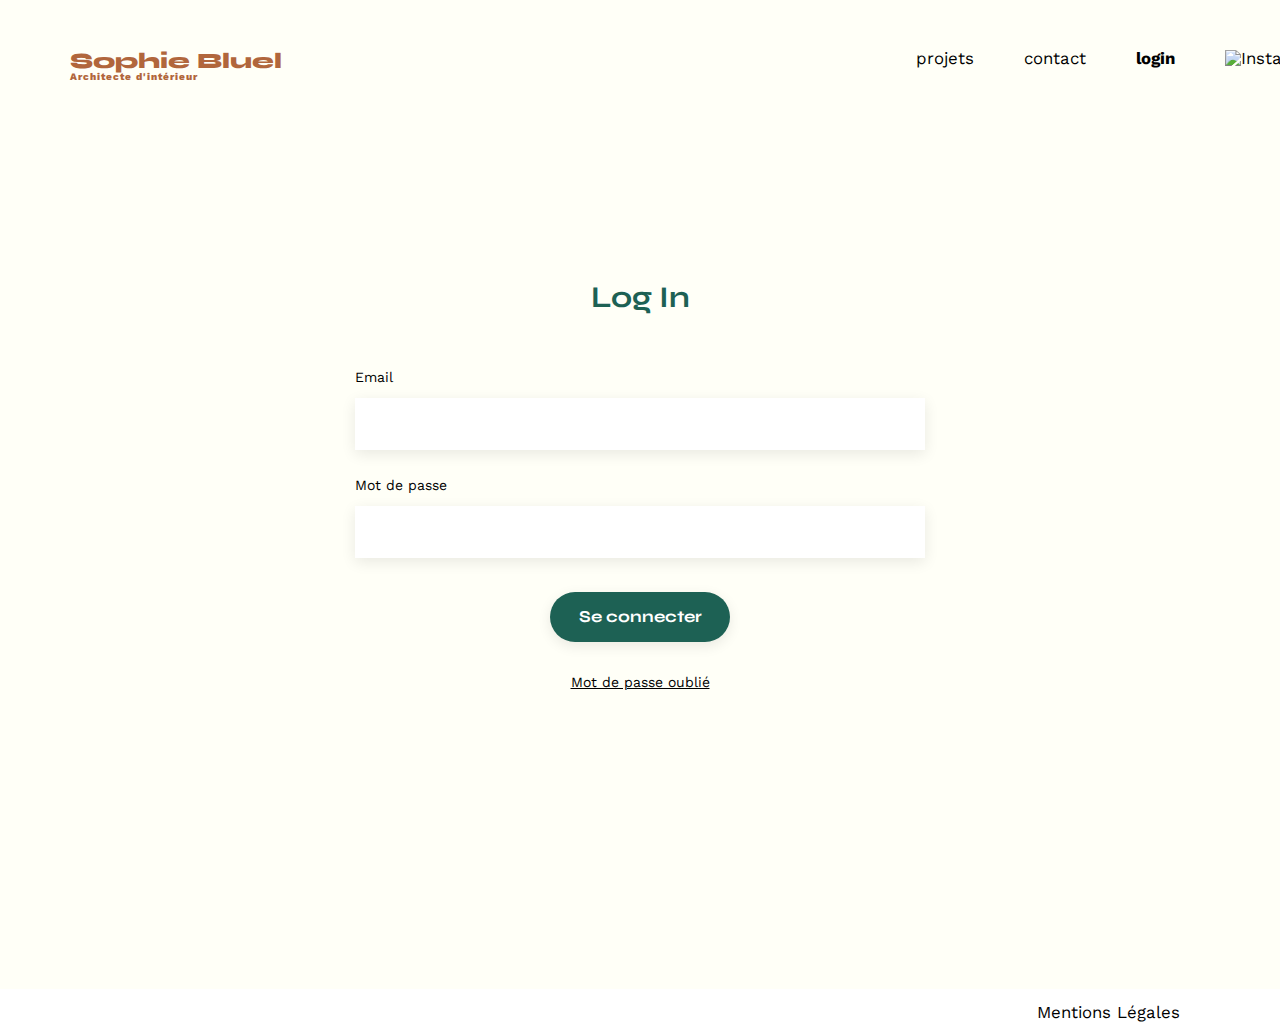
==== FrontEnd/login.html @ f2bc515d "Page login non fonctionnelle + Maquette" ====
<!DOCTYPE html>
<html lang="fr">
<head>
	<meta charset="UTF-8">
	<title>Sophie Bluel - Architecte d'intérieur</title>
	<meta name="viewport" content="width=device-width, initial-scale=1.0">
	<link rel="preconnect" href="https://fonts.googleapis.com">
	<link rel="preconnect" href="https://fonts.gstatic.com" crossorigin>
	<link href="https://fonts.googleapis.com/css2?family=Syne:wght@700;800&family=Work+Sans&display=swap" rel="stylesheet">
	<meta name="description" content="">
	<link rel="stylesheet" href="./assets/style.css">
</head>

<body>
	<header>
		<h1>Sophie Bluel <span>Architecte d'intérieur</span></h1>
		<nav>
			<ul>
				<li>projets</li>
				<li>contact</li>
				<li class="bold">login</li>
				<li><img src="./assets/icons/instagram.png" alt="Instagram"></li>
			</ul>
		</nav>
	</header>

	<main>
		<section id="login">
			<h2>Log In</h2>
			<form action="#" method="post">
                <label for="email">Email</label>
				<input type="email" name="email" id="email">
				<label for="pw">Mot de passe</label>
				<input type="text" name="pw" id="pw">
				<input type="submit" value="Se connecter">
                <a href="#" style="text-align: center">Mot de passe oublié</a>
			</form>
		</section>
	</main>

	<footer>
		<nav>
			<ul>
				<li>Mentions Légales</li>
			</ul>
		</nav>
	</footer>
</body>
</html>
---- FrontEnd/assets/style.css ----
/* http://meyerweb.com/eric/tools/css/reset/
   v2.0 | 20110126
   License: none (public domain)
*/

html, body, div, span, applet, object, iframe,
h1, h2, h3, h4, h5, h6, p, blockquote, pre,
a, abbr, acronym, address, big, cite, code,
del, dfn, em, img, ins, kbd, q, s, samp,
small, strike, strong, sub, sup, tt, var,
b, u, i, center,
dl, dt, dd, ol, ul, li,
fieldset, form, label, legend,
table, caption, tbody, tfoot, thead, tr, th, td,
article, aside, canvas, details, embed,
figure, figcaption, footer, header, hgroup,
menu, nav, output, ruby, section, summary,
time, mark, audio, video {
	margin: 0;
	padding: 0;
	border: 0;
	font-size: 100%;
	font: inherit;
	vertical-align: baseline;
}
/* HTML5 display-role reset for older browsers */
article, aside, details, figcaption, figure,
footer, header, hgroup, menu, nav, section {
	display: block;
}

body {
	line-height: 1;
}

ol, ul {
	list-style: none;
}

blockquote, q {
	quotes: none;
}

blockquote:before, blockquote:after,
q:before, q:after {
	content: '';
	content: none;
}

table {
	border-collapse: collapse;
	border-spacing: 0;
}

/** end reset css**/
body {
	margin:auto;
	max-width: 1140px;
	font-family: 'Work Sans';
	font-size: 14px;
	background-color: #fffff7;
}

header {
	display: flex;
	justify-content: space-between;
	margin: 50px 0;
	width: 110%;
}

footer {
	position:absolute;
	left:0;
	margin:0px;
	width: 100vw;
	height:5%;
	background-color: white;
}

section {
	margin: 50px 0;
}

a {
	color:black;
}

h1{
	display: flex;
	flex-direction: column;
	font-family: 'Syne';
	font-size: 22px;
	font-weight: 800;
	color: #B1663C
}

h1 > span {
	font-family: 'Work Sans';
	font-size:10px;
	letter-spacing: 0.1em;
;
}

h2{
	font-family: 'Syne';
	font-weight: 700;
	font-size: 30px;
	color: #1D6154
}
nav ul {
	display: flex;
	align-items: center;
	list-style-type: none;
}

nav li {
	padding: 0 0 0 50px;
	font-size: 1.2em;
}

nav li img {
	width:20px;
}

li:hover {
	color: #B1663C;
}

#introduction {
	display: flex;
	align-items: center;
}

#introduction figure {
	flex: 1
}

#introduction img {
	display: block;
	width: 90%;
	margin: 80px 0px ;
}

#introduction article {
	width:45%;
}

#introduction h2 {
	margin-bottom: 1em;
}

#introduction p {
	margin-bottom: 0.5em;
}
#portfolio h2 {
	text-align: center;
	margin-bottom: 1em;
}
.gallery {
	width: 100%;
	display: grid;
	grid-template-columns: 1fr 1fr 1fr;
	grid-column-gap: 20px;
	grid-row-gap: 20px;
}

.gallery img {
	width: 100%;

}

#contact {
	width: 50%;
 	margin: auto;
}

#login {
	width: 50%;
	margin:200px auto 300px auto;
}

#contact > *, #login > * {
	text-align: center;

}

#contact h2, #login h2 {
	margin-bottom: 20px;
}

#contact form, #login form {
	text-align: left;
	margin-top:30px;
	display: flex;
	flex-direction: column;
}

#contact input, #login input {
	height: 50px;
	font-size: 1.2em;
	border: none;
	box-shadow: 0px 4px 14px rgba(0, 0, 0, 0.09);
}

#contact label, #login label {
	margin: 2em 0 1em 0;
}

#contact textarea, #login textarea {
	border: none;
	box-shadow: 0px 4px 14px rgba(0, 0, 0, 0.09);
}

input[type="submit"]{
	font-family: 'Syne';
	font-weight: 700;
	color: white;
	background-color: #1D6154;
	margin : 2em auto ;
	width: 180px;
	text-align: center;
	border-radius: 60px ;
}

footer nav ul {
	display: flex;
	justify-content: flex-end;
	align-content: center;
	margin:15px 100px;
}

/** Filters **/

.ul_div {
	display: flex;
	justify-content: center;
	margin: 40px;
	color:#1D6154;
}

.li_div {
	margin:5px;
	min-width:70px;
	text-align: center;
	border: solid #1D6154;
	border-radius: 60px;
	border-width: 1px;
	padding:10px 8px 10px 8px;
	font-family: 'Syne';
}

.li_div:hover {
	background-color: #1D6154;
	color:white;
}

/** Login **/

.bold {
	font-weight: bold;
}
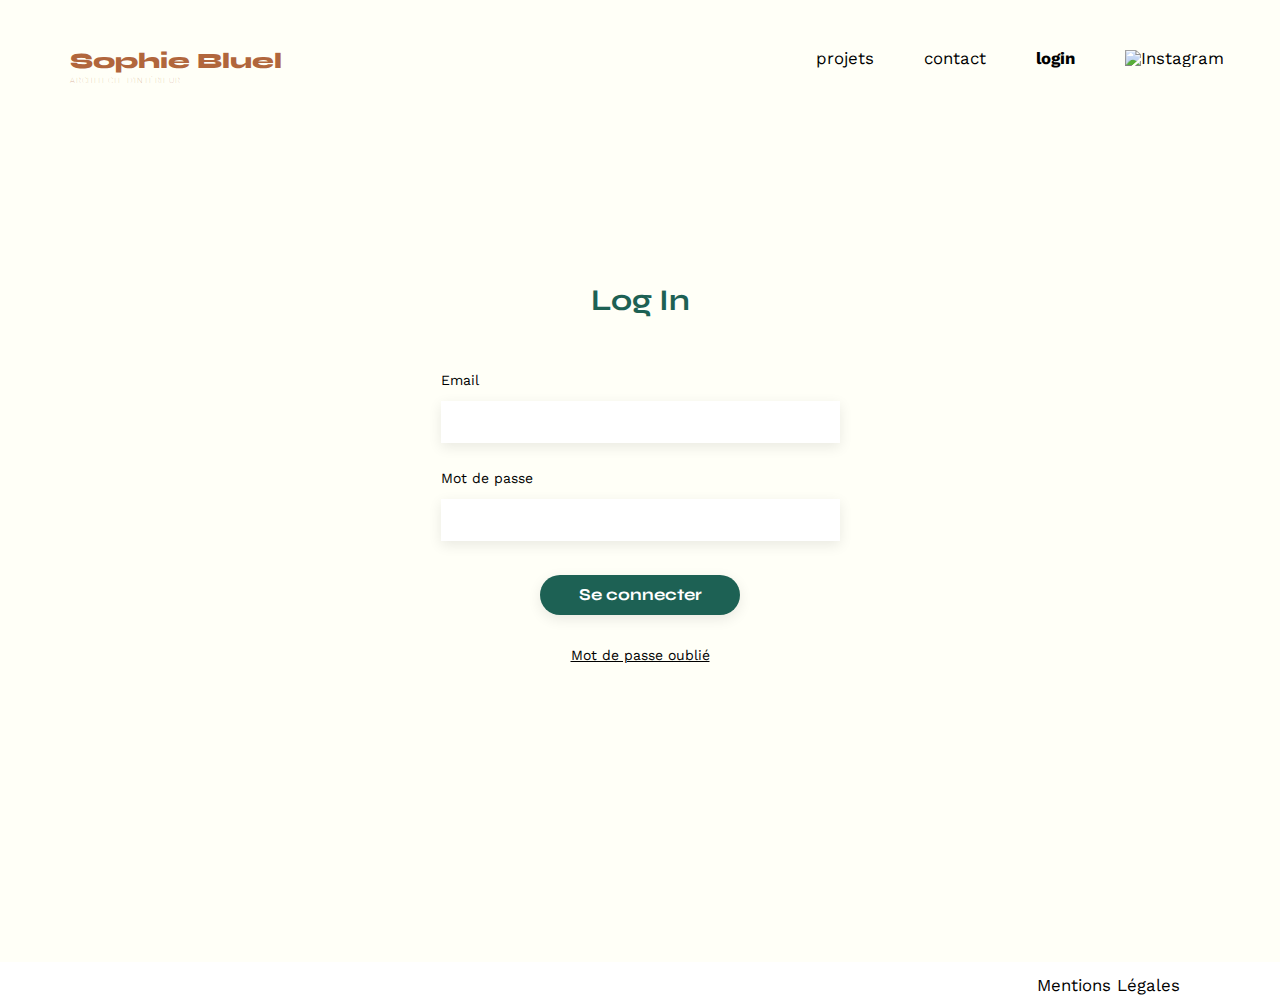
==== commit 0adf44da: "Ajout liens + Maquette" ====
--- a/FrontEnd/login.html
+++ b/FrontEnd/login.html
@@ -13,10 +13,10 @@
 
 <body>
 	<header>
-		<h1>Sophie Bluel <span>Architecte d'intérieur</span></h1>
+		<h1>Sophie Bluel <span>ARCHITECTE D'INTÉRIEUR</span></h1>
 		<nav>
 			<ul>
-				<li>projets</li>
+				<li><a href="index.html">projets</a></li>
 				<li>contact</li>
 				<li class="bold">login</li>
 				<li><img src="./assets/icons/instagram.png" alt="Instagram"></li>
--- a/FrontEnd/assets/style.css
+++ b/FrontEnd/assets/style.css
@@ -64,7 +64,7 @@
 header {
 	display: flex;
 	justify-content: space-between;
-	margin: 50px 0;
+	margin: 50px 0px 0px 0px;
 	width: 110%;
 }
 
@@ -72,13 +72,13 @@
 	position:absolute;
 	left:0;
 	margin:0px;
-	width: 100vw;
+	width:100vw;
 	height:5%;
 	background-color: white;
 }
 
 section {
-	margin: 50px 0;
+	margin: 50px 80px 0px 80px;
 }
 
 a {
@@ -91,14 +91,15 @@
 	font-family: 'Syne';
 	font-size: 22px;
 	font-weight: 800;
-	color: #B1663C
+	color: #B1663C;
 }
 
 h1 > span {
 	font-family: 'Work Sans';
-	font-size:10px;
+	font-size:8px;
 	letter-spacing: 0.1em;
-;
+	margin-top: 5px;
+	font-weight: 100;
 }
 
 h2{
@@ -107,10 +108,16 @@
 	font-size: 30px;
 	color: #1D6154
 }
+
+nav a {
+	text-decoration: none;
+}
+
 nav ul {
 	display: flex;
 	align-items: center;
 	list-style-type: none;
+	margin-right: 100px;
 }
 
 nav li {
@@ -137,12 +144,12 @@
 
 #introduction img {
 	display: block;
-	width: 90%;
+	width: 88%;
 	margin: 80px 0px ;
 }
 
 #introduction article {
-	width:45%;
+	width:43%;
 }
 
 #introduction h2 {
@@ -164,24 +171,29 @@
 	grid-row-gap: 20px;
 }
 
+.gallery figcaption {
+	margin: 5px 0px 0px 0px;
+}
+
 .gallery img {
 	width: 100%;
 
 }
 
 #contact {
-	width: 50%;
+	width: 30%;
  	margin: auto;
+	margin-top: 50px;
 }
 
 #login {
-	width: 50%;
+	width: 35%;
 	margin:200px auto 300px auto;
 }
 
 #contact > *, #login > * {
 	text-align: center;
-
+	width:100%;
 }
 
 #contact h2, #login h2 {
@@ -196,7 +208,7 @@
 }
 
 #contact input, #login input {
-	height: 50px;
+	height: 40px;
 	font-size: 1.2em;
 	border: none;
 	box-shadow: 0px 4px 14px rgba(0, 0, 0, 0.09);
@@ -208,6 +220,7 @@
 
 #contact textarea, #login textarea {
 	border: none;
+	resize: none;
 	box-shadow: 0px 4px 14px rgba(0, 0, 0, 0.09);
 }
 
@@ -217,9 +230,9 @@
 	color: white;
 	background-color: #1D6154;
 	margin : 2em auto ;
-	width: 180px;
-	text-align: center;
-	border-radius: 60px ;
+	width: 200px;
+	text-align: center;
+	border-radius: 60px;
 }
 
 footer nav ul {
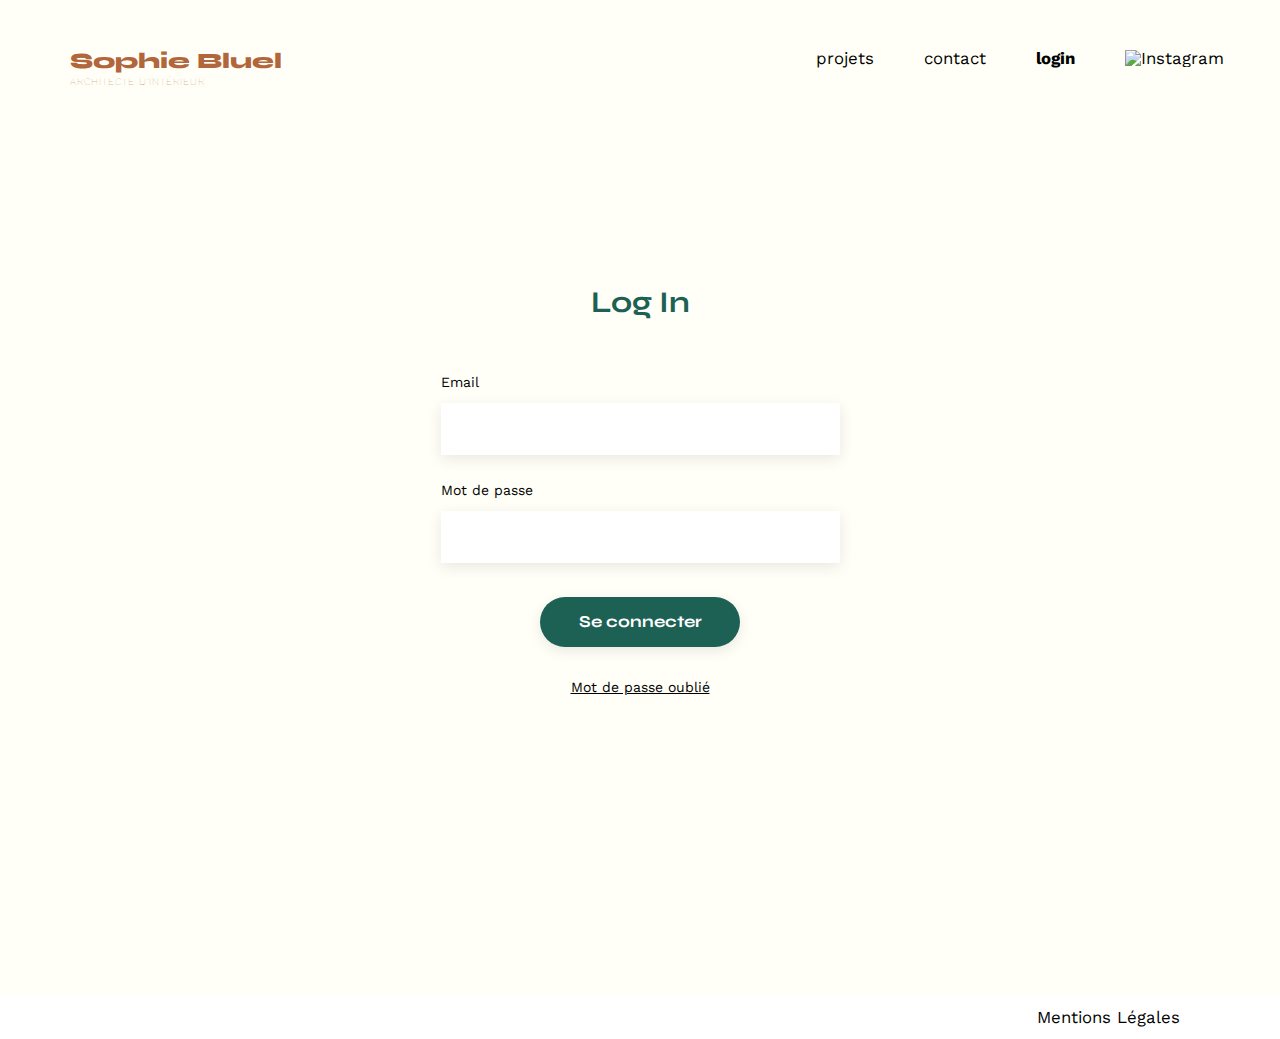
==== commit 3e8f9c77: "Correctifs soutenance" ====
--- a/FrontEnd/login.html
+++ b/FrontEnd/login.html
@@ -9,6 +9,7 @@
 	<link href="https://fonts.googleapis.com/css2?family=Syne:wght@700;800&family=Work+Sans&display=swap" rel="stylesheet">
 	<meta name="description" content="">
 	<link rel="stylesheet" href="./assets/style.css">
+	<script type="module" src="login.js"></script>
 </head>
 
 <body>
@@ -27,11 +28,12 @@
 	<main>
 		<section id="login">
 			<h2>Log In</h2>
-			<form action="#" method="post">
+			<form id="login_form">
+			<!-- <form action="#" method="post" id="login_form"> -->
                 <label for="email">Email</label>
 				<input type="email" name="email" id="email">
 				<label for="pw">Mot de passe</label>
-				<input type="text" name="pw" id="pw">
+				<input type="password" name="pw" id="pw">
 				<input type="submit" value="Se connecter">
                 <a href="#" style="text-align: center">Mot de passe oublié</a>
 			</form>
--- a/FrontEnd/assets/style.css
+++ b/FrontEnd/assets/style.css
@@ -64,7 +64,7 @@
 header {
 	display: flex;
 	justify-content: space-between;
-	margin: 50px 0px 0px 0px;
+	padding: 50px 0px 0px 0px;
 	width: 110%;
 }
 
@@ -96,7 +96,7 @@
 
 h1 > span {
 	font-family: 'Work Sans';
-	font-size:8px;
+	font-size:10px;
 	letter-spacing: 0.1em;
 	margin-top: 5px;
 	font-weight: 100;
@@ -159,10 +159,12 @@
 #introduction p {
 	margin-bottom: 0.5em;
 }
+
 #portfolio h2 {
 	text-align: center;
 	margin-bottom: 1em;
 }
+
 .gallery {
 	width: 100%;
 	display: grid;
@@ -207,8 +209,8 @@
 	flex-direction: column;
 }
 
-#contact input, #login input {
-	height: 40px;
+#contact input, #login input, .modal input, .modal select {
+	height: 50px;
 	font-size: 1.2em;
 	border: none;
 	box-shadow: 0px 4px 14px rgba(0, 0, 0, 0.09);
@@ -224,7 +226,7 @@
 	box-shadow: 0px 4px 14px rgba(0, 0, 0, 0.09);
 }
 
-input[type="submit"]{
+input[type="submit"] {
 	font-family: 'Syne';
 	font-weight: 700;
 	color: white;
@@ -242,6 +244,10 @@
 	margin:15px 100px;
 }
 
+.li_div, nav li, input[type="submit"], .arrow, .modif_btn, #label_photo {
+	cursor:pointer;
+}
+
 /** Filters **/
 
 .ul_div {
@@ -271,4 +277,244 @@
 
 .bold {
 	font-weight: bold;
-}+}
+
+#login div {
+	color: red ;
+}
+
+/** Edit **/
+
+.bloc_edit {
+	position:absolute;
+	left:0;
+	text-align: center;
+	width: 100%;
+	background-color: black;
+	color: #fffff7;
+	font-size: 15px;
+	font-family: 'Work Sans';
+}
+
+.bloc_edit i {
+	margin:25px 5px 25px 0px ;
+}
+
+.modif_btn {
+	position:relative;
+	bottom: 52px;
+	left:63%;
+}
+
+/** Modale */
+  .modal {
+	display: none; 
+	position: fixed;  
+	top: 0;
+	left: 0;
+	width: 100%;
+	height: 100%;
+	background-color: rgba(0, 0, 0, 0.3);  
+	z-index: 1000; 
+	justify-content: center;
+	align-items: center;
+  }
+  
+  .contentModal {
+	background-color: #fff;
+	padding: 20px;
+	border-radius: 15px;
+	width: 600px;
+	text-align: center;
+	box-shadow: 0 4px 8px rgba(0, 0, 0, 0.2);
+  }
+
+  .btnClose {
+	color: black;
+	font-size: 18px;
+	font-weight: bold;
+	cursor: pointer;
+  }
+
+  .header1 {
+	display: flex;
+	justify-content: flex-end;
+  }
+
+  .header2 {
+	display: flex;
+	justify-content: space-between;
+	margin : 5px 10px 0px 10px;
+  }
+
+  .modal img {
+	width: 100%;
+  }
+
+  .modal p {
+	font-size: 25px;
+	padding-top: 10px;
+  }
+
+  .modal hr {
+	width:77%;
+	color: rgb(241, 241, 241);
+  }
+
+  .modal input {
+	width:45%;
+  }
+
+  .galleryModal {
+	display: grid;
+	grid-template-columns: 1fr 1fr 1fr 1fr 1fr;
+	grid-column-gap: 10px;
+	grid-row-gap: 10px;
+	margin:40px 70px 50px 70px;
+  }
+
+  .galleryModal figure {
+	display: grid;
+	z-index: 1;
+  }
+
+  .galleryModal img {
+	grid-area: 1/1;
+	width: 100%;
+  }
+
+  .bin {
+	background-color: black;
+	grid-area: 1/1;
+	border-radius: 3px;
+	width: 18px;
+	height: 18px;
+	margin: 10% 10% 10% 70%;
+	z-index: 2;
+  }
+
+  .bin i {
+	color: white;
+	font-size: 10px;
+	text-align: center;
+	padding-top: 3px;
+  }
+
+  .contentModal form {
+	display: flex;
+	flex-direction: column;
+	align-items: center;
+	margin: 40px 0px 40px 0px;
+  }
+
+  .error {
+	font-size: 12px;
+	color: red;
+  }
+
+  .modal2 label {
+	padding: 20px 0px 10px 0px;
+	text-align: left;
+  }
+
+  .modal2 select, .modal2 label {
+	width: 77%;
+  }
+
+  .div_category {
+	display:grid;
+	grid-template-columns: repeat(10, 1fr);
+	grid-template-rows: 1fr; 
+	width:100%;
+  }
+
+  .modal2 input {
+	width: 73%;
+  }
+
+  .modal2 input, .modal2 select {
+	padding-left:20px;
+  }
+
+  .modal2 select {
+	appearance: none;
+	grid-area: 1 / 1 / 1 / 11;
+	background-color: white;
+	place-self: center;
+  }
+
+
+   #arrowCategory {
+	grid-area: 1 / 9 / 1 / 10;
+	align-content: center;
+	font-size: 10px;
+	color: #2e2e2eb4;
+  }
+
+  input[value="Valider"] {
+	background-color: #4d4d4d54;
+  }
+
+  .arrow {
+	color: black;
+	font-size: 20px;
+	font-weight: bold;
+	cursor: pointer;
+  }
+
+  /** Modale : champ d'ajout d'image **/
+
+  .addImg {
+	display: flex;
+	flex-direction: column;
+	justify-content: center;
+	background-color: #e0edef;
+	width:77%;
+	margin-bottom: 10px;
+  }
+
+  .addImg span {
+	color: #75757554;
+	font-size: 70px;
+	display: flex;
+	justify-content: center;
+	margin: 20px 0px 10px 0px;
+  }
+
+  .addImg input {
+	width: 50%;
+	background-color: #9b9b9b54;
+	color: rgb(16, 79, 161);
+	margin:auto;
+	font: inherit;
+	box-shadow: none;
+	width:40%;
+  }
+
+  .addImg p {
+	font-size: 10px;
+	padding-bottom: 20px;
+  }
+
+  #photo {
+	display: none;
+  }
+
+  #labelPhoto {
+	border: none;
+	text-align: center;
+	border-radius: 60px;
+	background-color: #9b9b9b54;
+	color: rgb(16, 79, 161);
+	margin:auto;
+	padding: 15px 0px 15px 0px;
+	font: inherit;
+	box-shadow: none;
+	width:40%;
+  }
+
+  #divWrapper {
+	width:40%;
+	z-index:0;
+	place-self: center;
+  } 